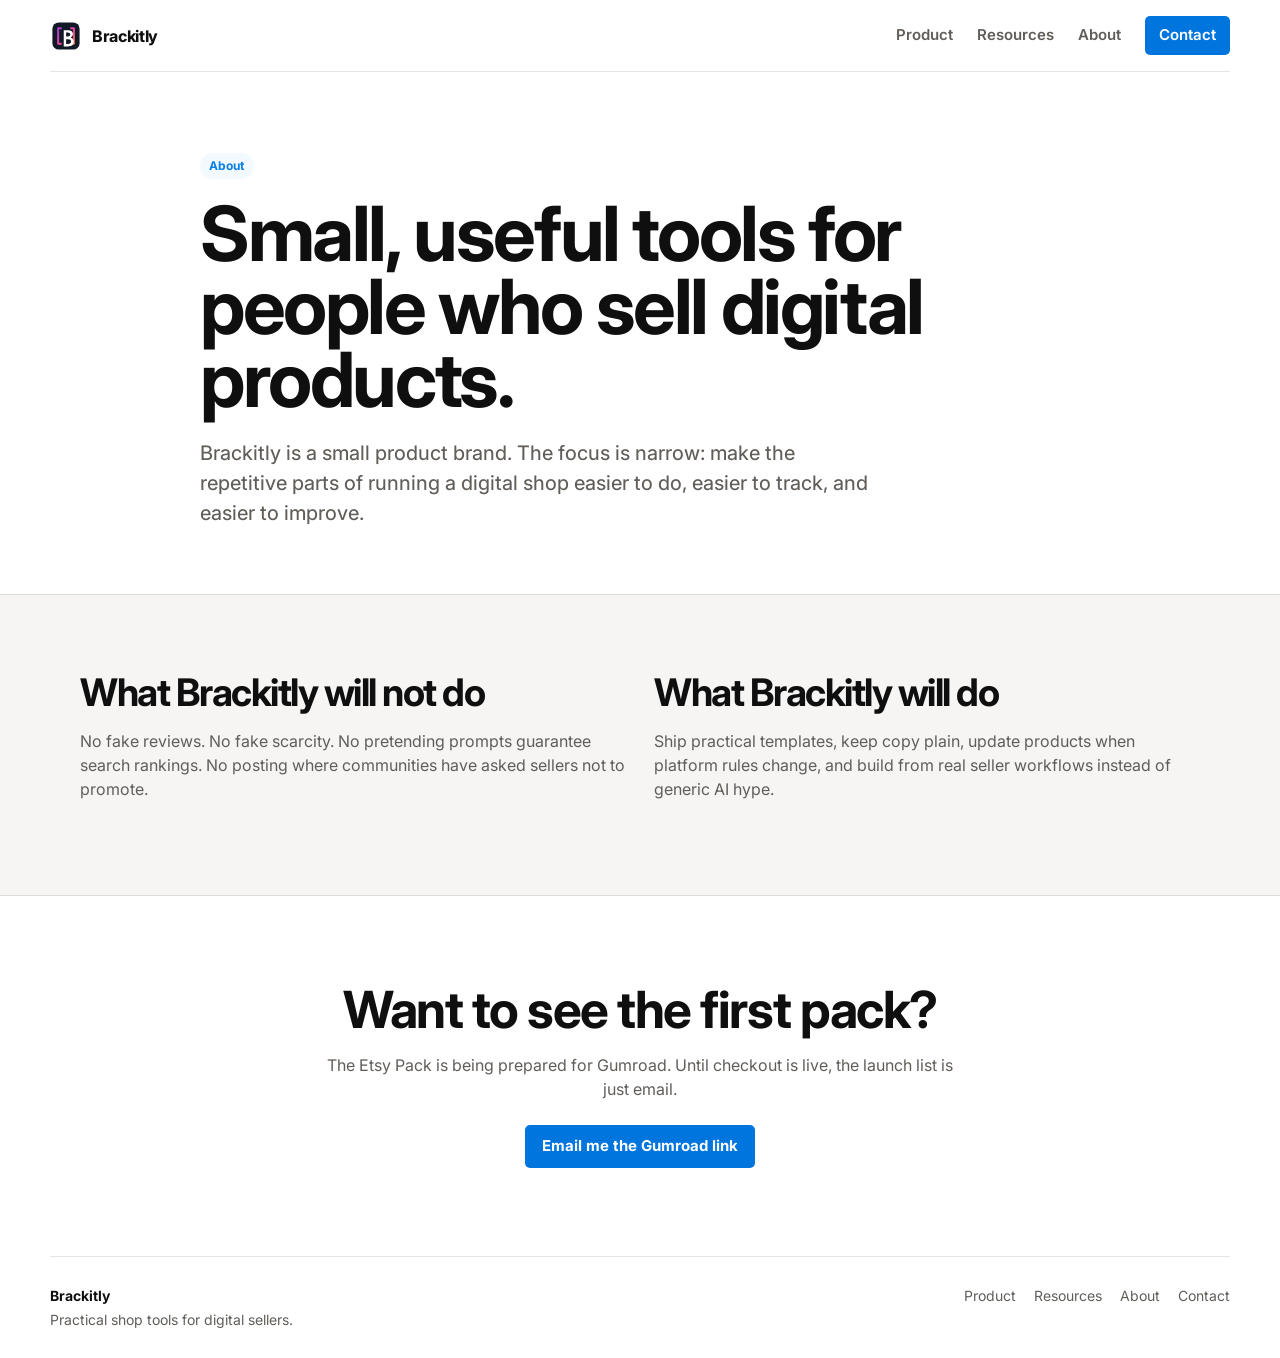
==== about.html @ 1b88e1b6 "Clarify launch price and checkout notice CTA" ====
<!doctype html>
<html lang="en">
<head><meta charset="utf-8"><meta name="viewport" content="width=device-width, initial-scale=1"><title>About — Brackitly</title><meta name="description" content="About Brackitly, a small brand making practical shop tools for digital sellers."><link rel="preconnect" href="https://fonts.googleapis.com"><link rel="preconnect" href="https://fonts.gstatic.com" crossorigin><link href="https://fonts.googleapis.com/css2?family=Inter:wght@400;500;600;700;800&display=swap" rel="stylesheet"><link rel="icon" href="assets/brackitly-logo.svg"><link rel="stylesheet" href="styles.css"></head>
<body><header class="site-header"><a class="brand" href="index.html"><img src="assets/brackitly-logo.svg" alt=""><span>Brackitly</span></a><nav><a href="product.html">Product</a><a href="resources.html">Resources</a><a href="about.html">About</a><a class="nav-cta" href="mailto:kaz.keller20+brackitly@gmail.com?subject=Brackitly">Contact</a></nav></header>
<main><section class="container page-hero narrow"><p class="badge">About</p><h1>Small, useful tools for people who sell digital products.</h1><p class="lead">Brackitly is a small product brand. The focus is narrow: make the repetitive parts of running a digital shop easier to do, easier to track, and easier to improve.</p></section>
<section class="surface"><div class="container values-grid"><div><h2>What Brackitly will not do</h2><p>No fake reviews. No fake scarcity. No pretending prompts guarantee search rankings. No posting where communities have asked sellers not to promote.</p></div><div><h2>What Brackitly will do</h2><p>Ship practical templates, keep copy plain, update products when platform rules change, and build from real seller workflows instead of generic AI hype.</p></div></div></section>
<section class="container final-cta"><h2>Want to see the first pack?</h2><p>The Etsy Pack is being prepared for Gumroad. Until checkout is live, the launch list is just email.</p><a class="button primary" href="mailto:kaz.keller20+brackitly@gmail.com?subject=Notify%20me%20when%20Brackitly%20launches&body=Please%20send%20me%20the%20Gumroad%20checkout%20link%20when%20the%20Brackitly%20Etsy%20Pack%20is%20live.">Email me the Gumroad link</a></section></main>
<footer class="site-footer"><div><strong>Brackitly</strong><span>Practical shop tools for digital sellers.</span></div><div class="footer-links"><a href="product.html">Product</a><a href="resources.html">Resources</a><a href="about.html">About</a><a href="mailto:kaz.keller20+brackitly@gmail.com">Contact</a></div></footer></body></html>
---- styles.css ----
:root{--text:rgba(0,0,0,.94);--muted:#615d59;--quiet:#8a8580;--line:rgba(0,0,0,.1);--paper:#fff;--warm:#f6f5f4;--blue:#0075de;--blue-dark:#005bab;--ink:#31302e;--shadow:rgba(0,0,0,.04) 0 4px 18px,rgba(0,0,0,.027) 0 2px 8px,rgba(0,0,0,.02) 0 1px 3px}*{box-sizing:border-box}html{scroll-behavior:smooth}body{margin:0;background:var(--paper);color:var(--text);font-family:Inter,system-ui,-apple-system,"Segoe UI",Roboto,sans-serif;line-height:1.5}a{color:inherit}.container{width:min(1120px,calc(100% - 40px));margin:0 auto}.site-header{height:72px;display:flex;align-items:center;justify-content:space-between;width:min(1180px,calc(100% - 40px));margin:0 auto;border-bottom:1px solid var(--line);background:#fff}.brand{display:flex;gap:10px;align-items:center;text-decoration:none;font-weight:750;letter-spacing:-.02em}.brand img{width:32px;height:32px}nav{display:flex;gap:24px;align-items:center}nav a{text-decoration:none;color:var(--muted);font-size:15px;font-weight:600}.nav-cta{background:var(--blue);color:#fff!important;padding:8px 14px;border-radius:5px}.nav-cta:hover,.button.primary:hover{background:var(--blue-dark)}.hero{display:grid;grid-template-columns:1.08fr .72fr;gap:60px;align-items:center;padding:92px 0 84px}.hero-text{max-width:720px}.badge,.eyebrow{display:inline-flex;align-items:center;background:#f2f9ff;color:#097fe8;border-radius:999px;padding:4px 9px;font-size:12px;font-weight:700;letter-spacing:.01em;margin:0 0 18px}.eyebrow{background:transparent;padding:0;border-radius:0;text-transform:uppercase;color:var(--quiet);letter-spacing:.08em}h1,h2,h3,p{margin-top:0}h1{font-size:clamp(48px,7vw,76px);line-height:.96;letter-spacing:-2.4px;margin-bottom:22px}h2{font-size:clamp(32px,4vw,52px);line-height:1;letter-spacing:-1.5px;margin-bottom:18px}h3{font-size:22px;line-height:1.2;letter-spacing:-.25px;margin-bottom:8px}.lead{font-size:20px;color:var(--muted);font-weight:450;max-width:680px}.caption{font-size:14px;color:var(--quiet)}.button-row{display:flex;gap:12px;flex-wrap:wrap;margin:30px 0 18px}.button{display:inline-flex;text-decoration:none;align-items:center;justify-content:center;min-height:42px;padding:9px 16px;border-radius:5px;font-size:15px;font-weight:700;border:1px solid transparent}.button.primary{background:var(--blue);color:#fff}.button.secondary{background:rgba(0,0,0,.05);color:var(--text);border-color:rgba(0,0,0,.04)}.product-card,.panel,.buy-box,.plain-card,.article-card{background:#fff;border:1px solid var(--line);border-radius:14px;box-shadow:var(--shadow)}.product-card{padding:24px;align-self:stretch;display:flex;flex-direction:column;justify-content:space-between}.card-label{font-size:13px;font-weight:700;color:var(--quiet);margin-bottom:40px}.product-card h2{font-size:34px;letter-spacing:-1px}.product-card p{color:var(--muted)}.mini-table{margin-top:26px;border:1px solid var(--line);border-radius:10px;overflow:hidden}.mini-table div{display:flex;justify-content:space-between;gap:18px;padding:12px 14px;border-bottom:1px solid var(--line);font-size:14px}.mini-table div:last-child{border-bottom:0}.mini-table span{color:var(--quiet)}.surface{background:var(--warm);padding:78px 0;border-top:1px solid var(--line);border-bottom:1px solid var(--line)}.section-heading{max-width:850px;margin-bottom:28px}.three-grid{display:grid;grid-template-columns:repeat(3,1fr);gap:18px}.plain-card{padding:24px;box-shadow:none}.plain-card p,.feature-list p,.article-card p,.values-grid p{color:var(--muted)}.split-section{display:grid;grid-template-columns:.8fr 1fr;gap:56px;align-items:start;padding:86px 0}.split-section>div:first-child p:not(.eyebrow){font-size:18px;color:var(--muted)}.checklist{border:1px solid var(--line);border-radius:14px;background:#fff;box-shadow:var(--shadow)}.checklist div{padding:18px 20px;border-bottom:1px solid var(--line);display:grid;gap:3px}.checklist div:last-child{border-bottom:0}.checklist strong{font-size:17px}.checklist span{color:var(--muted)}.quote-band{background:#31302e;color:#fff;padding:72px 0}.quote-layout{display:grid;grid-template-columns:1fr 300px;gap:48px;align-items:center}.quote-layout blockquote{font-size:clamp(28px,4vw,48px);line-height:1.05;letter-spacing:-1.4px;margin:0;font-weight:750}.quote-layout p{color:rgba(255,255,255,.72)}.quote-layout .eyebrow{color:rgba(255,255,255,.55)}.final-cta{text-align:center;padding:88px 0}.final-cta p{color:var(--muted);max-width:640px;margin:0 auto 24px}.site-footer{width:min(1180px,calc(100% - 40px));margin:0 auto;padding:28px 0;border-top:1px solid var(--line);display:flex;justify-content:space-between;gap:24px;color:var(--muted);font-size:14px}.site-footer strong{display:block;color:var(--text);margin-bottom:3px}.footer-links{display:flex;gap:18px;flex-wrap:wrap}.footer-links a{text-decoration:none}.page-hero{padding:80px 0 46px}.narrow{max-width:880px}.product-layout{display:grid;grid-template-columns:1fr 330px;gap:24px;align-items:start;padding-bottom:78px}.panel{padding:30px}.feature-list{display:grid;grid-template-columns:1fr 1fr;gap:22px;margin-top:26px}.buy-box{padding:24px;position:sticky;top:24px}.price{font-size:58px;line-height:1;font-weight:800;letter-spacing:-2px;margin-bottom:10px}.muted-button{opacity:.58;pointer-events:none}.sample-box{max-width:900px}.codeish{font-family:ui-monospace,SFMono-Regular,Menlo,Monaco,Consolas,monospace;background:#fff;border:1px solid var(--line);border-radius:12px;padding:18px;color:#41403d}.article-grid{display:grid;grid-template-columns:repeat(3,1fr);gap:18px;padding-bottom:88px}.article-card{padding:24px;box-shadow:none}.article-card span{font-size:12px;text-transform:uppercase;letter-spacing:.08em;color:var(--quiet);font-weight:700}.article-card h2{font-size:28px;letter-spacing:-.8px;margin-top:12px}.values-grid{display:grid;grid-template-columns:1fr 1fr;gap:28px}.values-grid h2{font-size:38px}@media (max-width:860px){.site-header{height:auto;padding:16px 0;align-items:flex-start}.site-header,nav{flex-direction:column;gap:14px}.hero,.split-section,.quote-layout,.product-layout,.values-grid{grid-template-columns:1fr}.three-grid,.article-grid,.feature-list{grid-template-columns:1fr}.hero{padding-top:54px}.buy-box{position:static}h1{letter-spacing:-1.4px}.site-footer{flex-direction:column}.nav-cta{display:inline-flex}}
.cta-note{margin-top:12px!important;margin-bottom:0!important}
.final-cta strong{color:var(--text)}
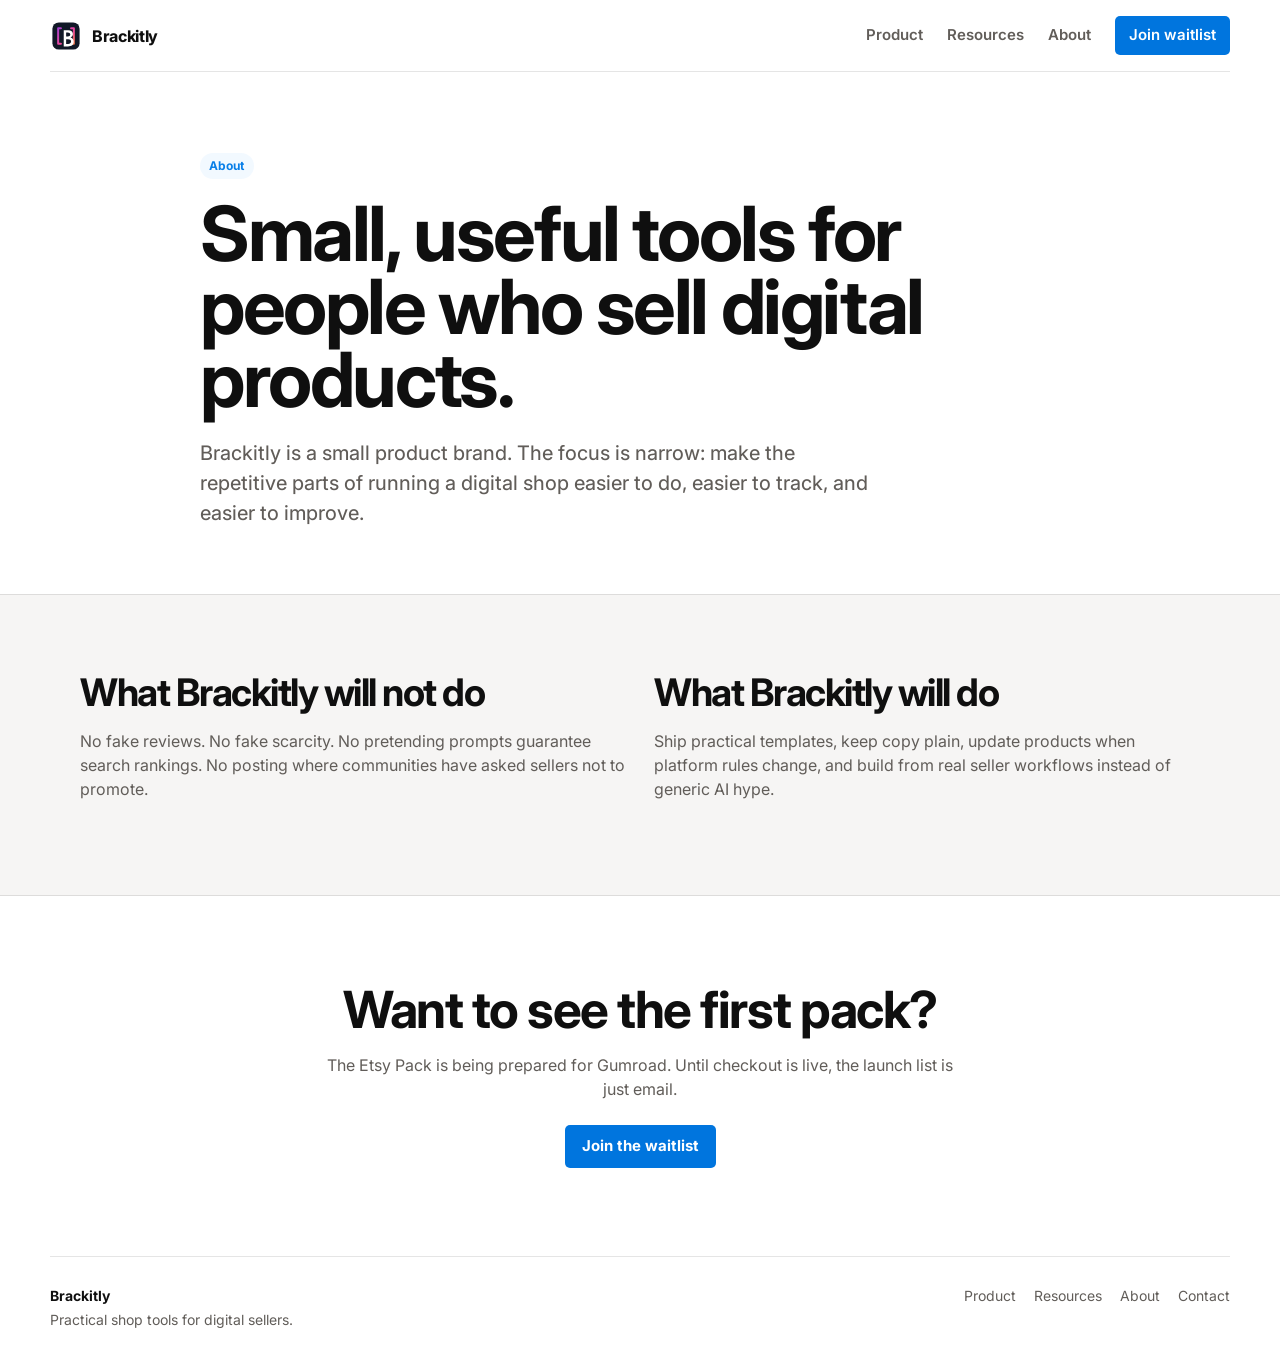
==== commit c4e5ff61: "Add waitlist contact form" ====
--- a/about.html
+++ b/about.html
@@ -1,8 +1,8 @@
 <!doctype html>
 <html lang="en">
 <head><meta charset="utf-8"><meta name="viewport" content="width=device-width, initial-scale=1"><title>About — Brackitly</title><meta name="description" content="About Brackitly, a small brand making practical shop tools for digital sellers."><link rel="preconnect" href="https://fonts.googleapis.com"><link rel="preconnect" href="https://fonts.gstatic.com" crossorigin><link href="https://fonts.googleapis.com/css2?family=Inter:wght@400;500;600;700;800&display=swap" rel="stylesheet"><link rel="icon" href="assets/brackitly-logo.svg"><link rel="stylesheet" href="styles.css"></head>
-<body><header class="site-header"><a class="brand" href="index.html"><img src="assets/brackitly-logo.svg" alt=""><span>Brackitly</span></a><nav><a href="product.html">Product</a><a href="resources.html">Resources</a><a href="about.html">About</a><a class="nav-cta" href="mailto:kaz.keller20+brackitly@gmail.com?subject=Brackitly">Contact</a></nav></header>
+<body><header class="site-header"><a class="brand" href="index.html"><img src="assets/brackitly-logo.svg" alt=""><span>Brackitly</span></a><nav><a href="product.html">Product</a><a href="resources.html">Resources</a><a href="about.html">About</a><a class="nav-cta" href="waitlist.html">Join waitlist</a></nav></header>
 <main><section class="container page-hero narrow"><p class="badge">About</p><h1>Small, useful tools for people who sell digital products.</h1><p class="lead">Brackitly is a small product brand. The focus is narrow: make the repetitive parts of running a digital shop easier to do, easier to track, and easier to improve.</p></section>
 <section class="surface"><div class="container values-grid"><div><h2>What Brackitly will not do</h2><p>No fake reviews. No fake scarcity. No pretending prompts guarantee search rankings. No posting where communities have asked sellers not to promote.</p></div><div><h2>What Brackitly will do</h2><p>Ship practical templates, keep copy plain, update products when platform rules change, and build from real seller workflows instead of generic AI hype.</p></div></div></section>
-<section class="container final-cta"><h2>Want to see the first pack?</h2><p>The Etsy Pack is being prepared for Gumroad. Until checkout is live, the launch list is just email.</p><a class="button primary" href="mailto:kaz.keller20+brackitly@gmail.com?subject=Notify%20me%20when%20Brackitly%20launches&body=Please%20send%20me%20the%20Gumroad%20checkout%20link%20when%20the%20Brackitly%20Etsy%20Pack%20is%20live.">Email me the Gumroad link</a></section></main>
+<section class="container final-cta"><h2>Want to see the first pack?</h2><p>The Etsy Pack is being prepared for Gumroad. Until checkout is live, the launch list is just email.</p><a class="button primary" href="waitlist.html">Join the waitlist</a></section></main>
 <footer class="site-footer"><div><strong>Brackitly</strong><span>Practical shop tools for digital sellers.</span></div><div class="footer-links"><a href="product.html">Product</a><a href="resources.html">Resources</a><a href="about.html">About</a><a href="mailto:kaz.keller20+brackitly@gmail.com">Contact</a></div></footer></body></html>
--- a/styles.css
+++ b/styles.css
@@ -1,3 +1,4 @@
 :root{--text:rgba(0,0,0,.94);--muted:#615d59;--quiet:#8a8580;--line:rgba(0,0,0,.1);--paper:#fff;--warm:#f6f5f4;--blue:#0075de;--blue-dark:#005bab;--ink:#31302e;--shadow:rgba(0,0,0,.04) 0 4px 18px,rgba(0,0,0,.027) 0 2px 8px,rgba(0,0,0,.02) 0 1px 3px}*{box-sizing:border-box}html{scroll-behavior:smooth}body{margin:0;background:var(--paper);color:var(--text);font-family:Inter,system-ui,-apple-system,"Segoe UI",Roboto,sans-serif;line-height:1.5}a{color:inherit}.container{width:min(1120px,calc(100% - 40px));margin:0 auto}.site-header{height:72px;display:flex;align-items:center;justify-content:space-between;width:min(1180px,calc(100% - 40px));margin:0 auto;border-bottom:1px solid var(--line);background:#fff}.brand{display:flex;gap:10px;align-items:center;text-decoration:none;font-weight:750;letter-spacing:-.02em}.brand img{width:32px;height:32px}nav{display:flex;gap:24px;align-items:center}nav a{text-decoration:none;color:var(--muted);font-size:15px;font-weight:600}.nav-cta{background:var(--blue);color:#fff!important;padding:8px 14px;border-radius:5px}.nav-cta:hover,.button.primary:hover{background:var(--blue-dark)}.hero{display:grid;grid-template-columns:1.08fr .72fr;gap:60px;align-items:center;padding:92px 0 84px}.hero-text{max-width:720px}.badge,.eyebrow{display:inline-flex;align-items:center;background:#f2f9ff;color:#097fe8;border-radius:999px;padding:4px 9px;font-size:12px;font-weight:700;letter-spacing:.01em;margin:0 0 18px}.eyebrow{background:transparent;padding:0;border-radius:0;text-transform:uppercase;color:var(--quiet);letter-spacing:.08em}h1,h2,h3,p{margin-top:0}h1{font-size:clamp(48px,7vw,76px);line-height:.96;letter-spacing:-2.4px;margin-bottom:22px}h2{font-size:clamp(32px,4vw,52px);line-height:1;letter-spacing:-1.5px;margin-bottom:18px}h3{font-size:22px;line-height:1.2;letter-spacing:-.25px;margin-bottom:8px}.lead{font-size:20px;color:var(--muted);font-weight:450;max-width:680px}.caption{font-size:14px;color:var(--quiet)}.button-row{display:flex;gap:12px;flex-wrap:wrap;margin:30px 0 18px}.button{display:inline-flex;text-decoration:none;align-items:center;justify-content:center;min-height:42px;padding:9px 16px;border-radius:5px;font-size:15px;font-weight:700;border:1px solid transparent}.button.primary{background:var(--blue);color:#fff}.button.secondary{background:rgba(0,0,0,.05);color:var(--text);border-color:rgba(0,0,0,.04)}.product-card,.panel,.buy-box,.plain-card,.article-card{background:#fff;border:1px solid var(--line);border-radius:14px;box-shadow:var(--shadow)}.product-card{padding:24px;align-self:stretch;display:flex;flex-direction:column;justify-content:space-between}.card-label{font-size:13px;font-weight:700;color:var(--quiet);margin-bottom:40px}.product-card h2{font-size:34px;letter-spacing:-1px}.product-card p{color:var(--muted)}.mini-table{margin-top:26px;border:1px solid var(--line);border-radius:10px;overflow:hidden}.mini-table div{display:flex;justify-content:space-between;gap:18px;padding:12px 14px;border-bottom:1px solid var(--line);font-size:14px}.mini-table div:last-child{border-bottom:0}.mini-table span{color:var(--quiet)}.surface{background:var(--warm);padding:78px 0;border-top:1px solid var(--line);border-bottom:1px solid var(--line)}.section-heading{max-width:850px;margin-bottom:28px}.three-grid{display:grid;grid-template-columns:repeat(3,1fr);gap:18px}.plain-card{padding:24px;box-shadow:none}.plain-card p,.feature-list p,.article-card p,.values-grid p{color:var(--muted)}.split-section{display:grid;grid-template-columns:.8fr 1fr;gap:56px;align-items:start;padding:86px 0}.split-section>div:first-child p:not(.eyebrow){font-size:18px;color:var(--muted)}.checklist{border:1px solid var(--line);border-radius:14px;background:#fff;box-shadow:var(--shadow)}.checklist div{padding:18px 20px;border-bottom:1px solid var(--line);display:grid;gap:3px}.checklist div:last-child{border-bottom:0}.checklist strong{font-size:17px}.checklist span{color:var(--muted)}.quote-band{background:#31302e;color:#fff;padding:72px 0}.quote-layout{display:grid;grid-template-columns:1fr 300px;gap:48px;align-items:center}.quote-layout blockquote{font-size:clamp(28px,4vw,48px);line-height:1.05;letter-spacing:-1.4px;margin:0;font-weight:750}.quote-layout p{color:rgba(255,255,255,.72)}.quote-layout .eyebrow{color:rgba(255,255,255,.55)}.final-cta{text-align:center;padding:88px 0}.final-cta p{color:var(--muted);max-width:640px;margin:0 auto 24px}.site-footer{width:min(1180px,calc(100% - 40px));margin:0 auto;padding:28px 0;border-top:1px solid var(--line);display:flex;justify-content:space-between;gap:24px;color:var(--muted);font-size:14px}.site-footer strong{display:block;color:var(--text);margin-bottom:3px}.footer-links{display:flex;gap:18px;flex-wrap:wrap}.footer-links a{text-decoration:none}.page-hero{padding:80px 0 46px}.narrow{max-width:880px}.product-layout{display:grid;grid-template-columns:1fr 330px;gap:24px;align-items:start;padding-bottom:78px}.panel{padding:30px}.feature-list{display:grid;grid-template-columns:1fr 1fr;gap:22px;margin-top:26px}.buy-box{padding:24px;position:sticky;top:24px}.price{font-size:58px;line-height:1;font-weight:800;letter-spacing:-2px;margin-bottom:10px}.muted-button{opacity:.58;pointer-events:none}.sample-box{max-width:900px}.codeish{font-family:ui-monospace,SFMono-Regular,Menlo,Monaco,Consolas,monospace;background:#fff;border:1px solid var(--line);border-radius:12px;padding:18px;color:#41403d}.article-grid{display:grid;grid-template-columns:repeat(3,1fr);gap:18px;padding-bottom:88px}.article-card{padding:24px;box-shadow:none}.article-card span{font-size:12px;text-transform:uppercase;letter-spacing:.08em;color:var(--quiet);font-weight:700}.article-card h2{font-size:28px;letter-spacing:-.8px;margin-top:12px}.values-grid{display:grid;grid-template-columns:1fr 1fr;gap:28px}.values-grid h2{font-size:38px}@media (max-width:860px){.site-header{height:auto;padding:16px 0;align-items:flex-start}.site-header,nav{flex-direction:column;gap:14px}.hero,.split-section,.quote-layout,.product-layout,.values-grid{grid-template-columns:1fr}.three-grid,.article-grid,.feature-list{grid-template-columns:1fr}.hero{padding-top:54px}.buy-box{position:static}h1{letter-spacing:-1.4px}.site-footer{flex-direction:column}.nav-cta{display:inline-flex}}
 .cta-note{margin-top:12px!important;margin-bottom:0!important}
 .final-cta strong{color:var(--text)}
+.form-layout{display:grid;grid-template-columns:minmax(0,1fr) 360px;gap:24px;align-items:start;padding-bottom:88px}.form-card{background:#fff;border:1px solid var(--line);border-radius:14px;box-shadow:var(--shadow);padding:28px;display:grid;gap:12px}.form-card label{font-size:14px;font-weight:700;color:var(--text)}.form-card label span{font-weight:500;color:var(--quiet)}.form-card input,.form-card select,.form-card textarea{width:100%;border:1px solid #ddd;border-radius:6px;padding:11px 12px;font:inherit;color:var(--text);background:#fff}.form-card input:focus,.form-card select:focus,.form-card textarea:focus{outline:2px solid #097fe8;outline-offset:1px}.form-card button{margin-top:6px;cursor:pointer}.form-side{padding:24px}.form-side h2{font-size:34px}.form-side ul{padding-left:20px;color:var(--muted)}.success-page{min-height:55vh}@media (max-width:860px){.form-layout{grid-template-columns:1fr}}
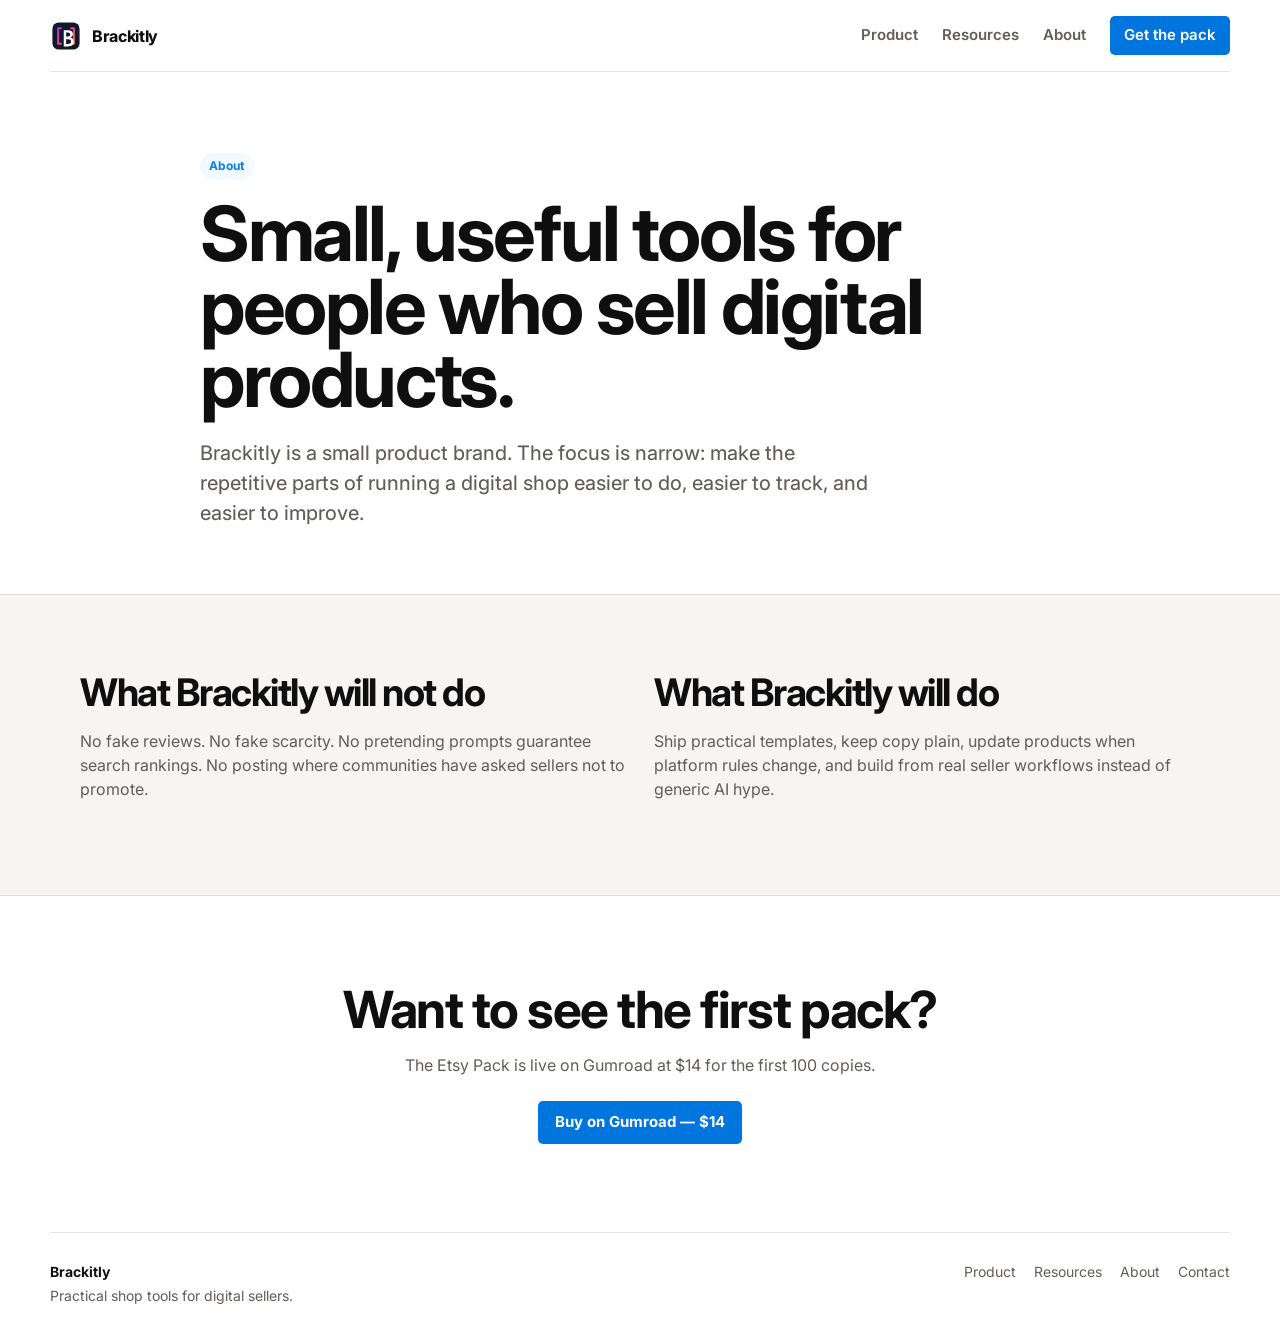
==== commit b13e978f: "Wire all CTAs to live Gumroad checkout Etsy Pack is live at brackitly.gumroad.com/l/etsy-pack ( for " ====
--- a/about.html
+++ b/about.html
@@ -1,8 +1,8 @@
 <!doctype html>
 <html lang="en">
 <head><meta charset="utf-8"><meta name="viewport" content="width=device-width, initial-scale=1"><title>About — Brackitly</title><meta name="description" content="About Brackitly, a small brand making practical shop tools for digital sellers."><link rel="preconnect" href="https://fonts.googleapis.com"><link rel="preconnect" href="https://fonts.gstatic.com" crossorigin><link href="https://fonts.googleapis.com/css2?family=Inter:wght@400;500;600;700;800&display=swap" rel="stylesheet"><link rel="icon" href="assets/brackitly-logo.svg"><link rel="stylesheet" href="styles.css"></head>
-<body><header class="site-header"><a class="brand" href="index.html"><img src="assets/brackitly-logo.svg" alt=""><span>Brackitly</span></a><nav><a href="product.html">Product</a><a href="resources.html">Resources</a><a href="about.html">About</a><a class="nav-cta" href="waitlist.html">Join waitlist</a></nav></header>
+<body><header class="site-header"><a class="brand" href="index.html"><img src="assets/brackitly-logo.svg" alt=""><span>Brackitly</span></a><nav><a href="product.html">Product</a><a href="resources.html">Resources</a><a href="about.html">About</a><a class="nav-cta" href="https://brackitly.gumroad.com/l/etsy-pack">Get the pack</a></nav></header>
 <main><section class="container page-hero narrow"><p class="badge">About</p><h1>Small, useful tools for people who sell digital products.</h1><p class="lead">Brackitly is a small product brand. The focus is narrow: make the repetitive parts of running a digital shop easier to do, easier to track, and easier to improve.</p></section>
 <section class="surface"><div class="container values-grid"><div><h2>What Brackitly will not do</h2><p>No fake reviews. No fake scarcity. No pretending prompts guarantee search rankings. No posting where communities have asked sellers not to promote.</p></div><div><h2>What Brackitly will do</h2><p>Ship practical templates, keep copy plain, update products when platform rules change, and build from real seller workflows instead of generic AI hype.</p></div></div></section>
-<section class="container final-cta"><h2>Want to see the first pack?</h2><p>The Etsy Pack is being prepared for Gumroad. Until checkout is live, the launch list is just email.</p><a class="button primary" href="waitlist.html">Join the waitlist</a></section></main>
+<section class="container final-cta"><h2>Want to see the first pack?</h2><p>The Etsy Pack is live on Gumroad at $14 for the first 100 copies.</p><a class="button primary" href="https://brackitly.gumroad.com/l/etsy-pack">Buy on Gumroad — $14</a></section></main>
 <footer class="site-footer"><div><strong>Brackitly</strong><span>Practical shop tools for digital sellers.</span></div><div class="footer-links"><a href="product.html">Product</a><a href="resources.html">Resources</a><a href="about.html">About</a><a href="mailto:kaz.keller20+brackitly@gmail.com">Contact</a></div></footer></body></html>
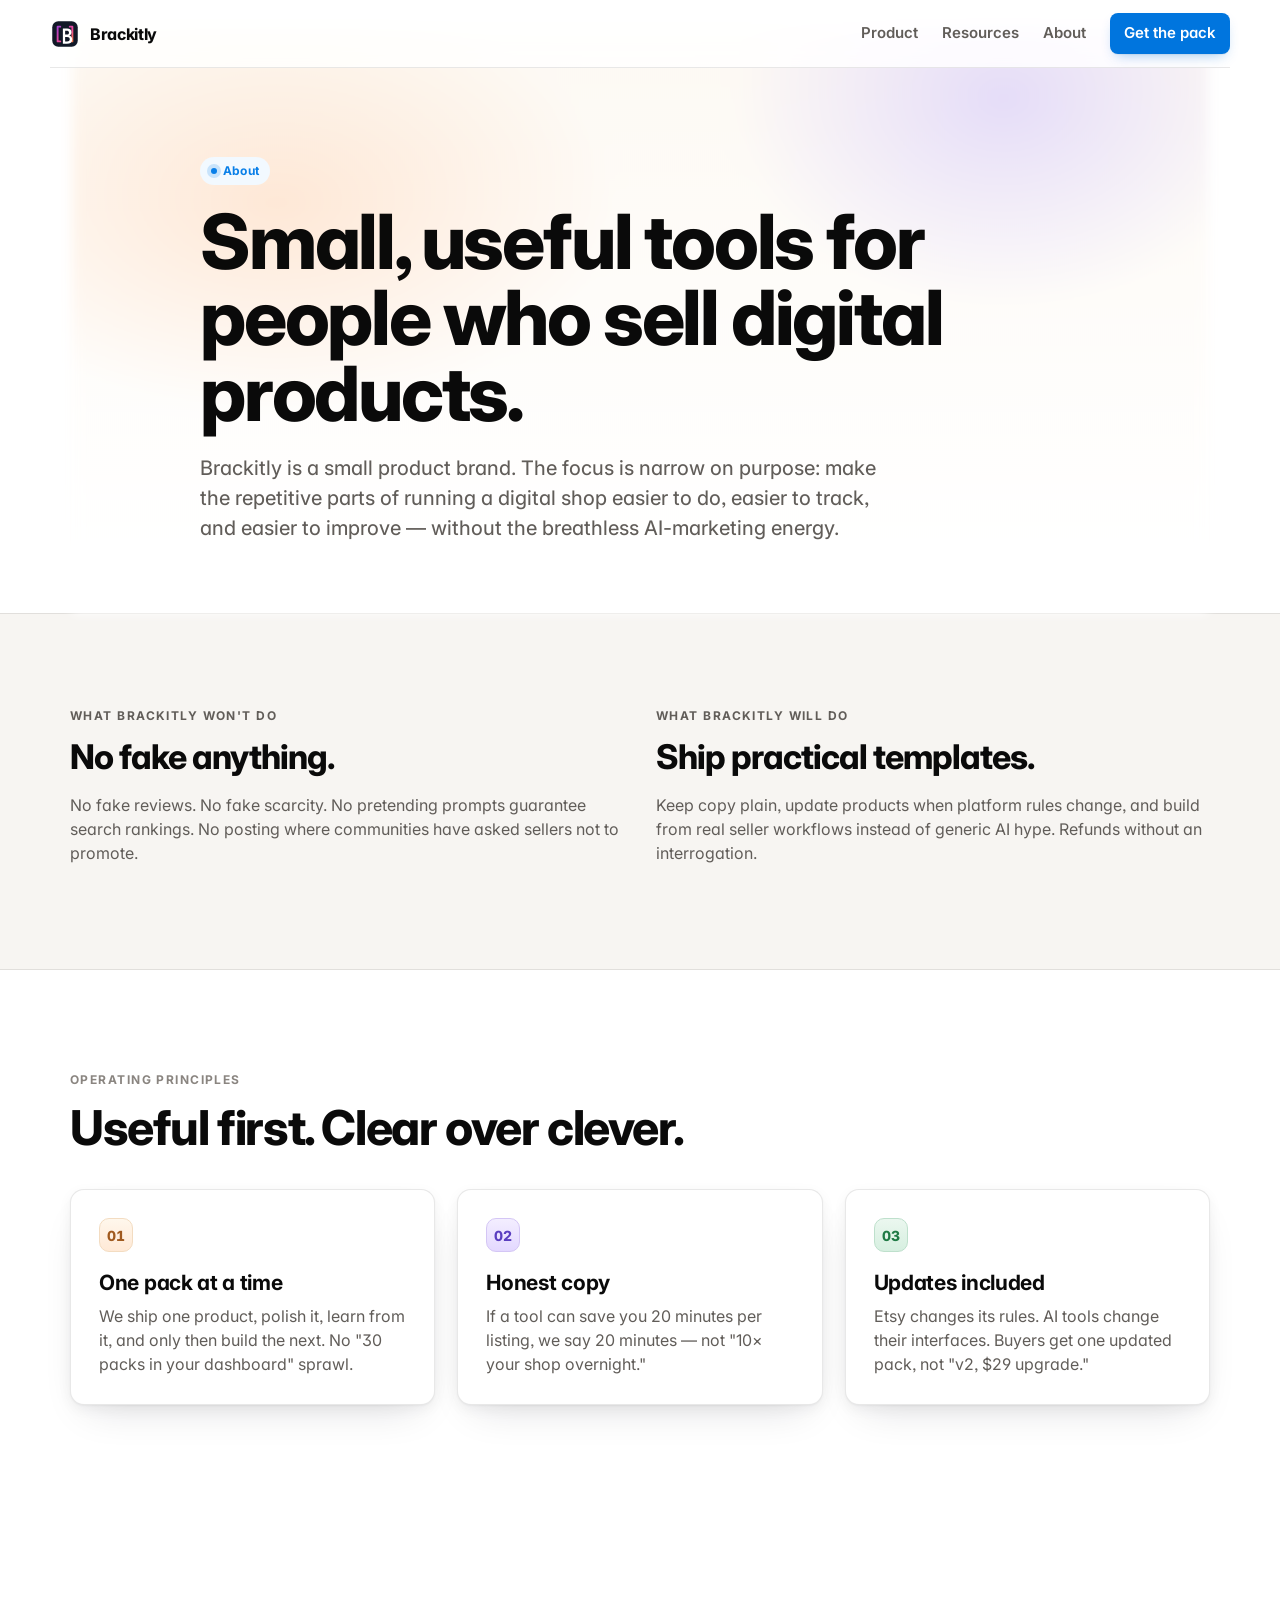
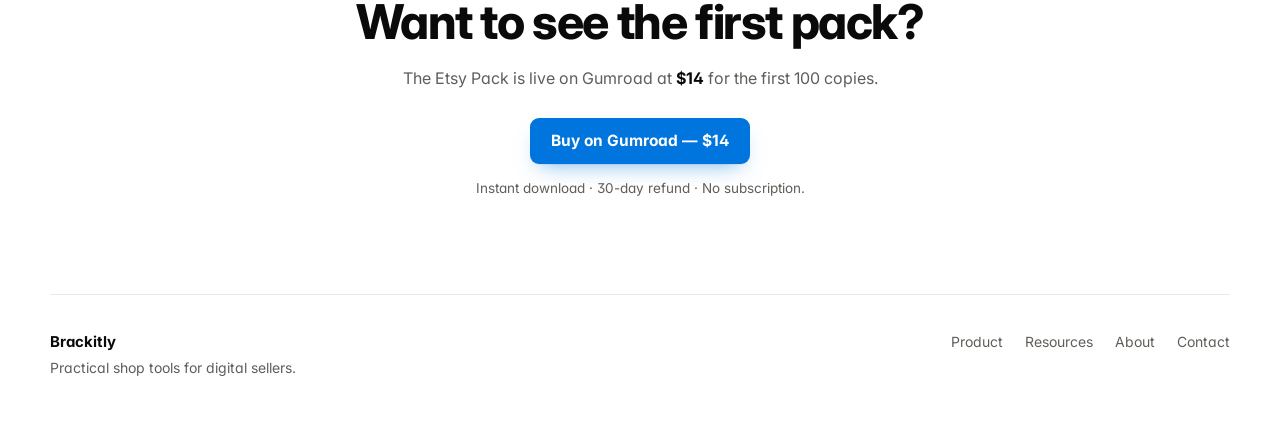
==== commit 391978b2: "Overhaul landing design with stats strip, how-it-works, sample prompt, and FAQ Push the visual langu" ====
--- a/about.html
+++ b/about.html
@@ -1,8 +1,89 @@
 <!doctype html>
 <html lang="en">
-<head><meta charset="utf-8"><meta name="viewport" content="width=device-width, initial-scale=1"><title>About — Brackitly</title><meta name="description" content="About Brackitly, a small brand making practical shop tools for digital sellers."><link rel="preconnect" href="https://fonts.googleapis.com"><link rel="preconnect" href="https://fonts.gstatic.com" crossorigin><link href="https://fonts.googleapis.com/css2?family=Inter:wght@400;500;600;700;800&display=swap" rel="stylesheet"><link rel="icon" href="assets/brackitly-logo.svg"><link rel="stylesheet" href="styles.css"></head>
-<body><header class="site-header"><a class="brand" href="index.html"><img src="assets/brackitly-logo.svg" alt=""><span>Brackitly</span></a><nav><a href="product.html">Product</a><a href="resources.html">Resources</a><a href="about.html">About</a><a class="nav-cta" href="https://brackitly.gumroad.com/l/etsy-pack">Get the pack</a></nav></header>
-<main><section class="container page-hero narrow"><p class="badge">About</p><h1>Small, useful tools for people who sell digital products.</h1><p class="lead">Brackitly is a small product brand. The focus is narrow: make the repetitive parts of running a digital shop easier to do, easier to track, and easier to improve.</p></section>
-<section class="surface"><div class="container values-grid"><div><h2>What Brackitly will not do</h2><p>No fake reviews. No fake scarcity. No pretending prompts guarantee search rankings. No posting where communities have asked sellers not to promote.</p></div><div><h2>What Brackitly will do</h2><p>Ship practical templates, keep copy plain, update products when platform rules change, and build from real seller workflows instead of generic AI hype.</p></div></div></section>
-<section class="container final-cta"><h2>Want to see the first pack?</h2><p>The Etsy Pack is live on Gumroad at $14 for the first 100 copies.</p><a class="button primary" href="https://brackitly.gumroad.com/l/etsy-pack">Buy on Gumroad — $14</a></section></main>
-<footer class="site-footer"><div><strong>Brackitly</strong><span>Practical shop tools for digital sellers.</span></div><div class="footer-links"><a href="product.html">Product</a><a href="resources.html">Resources</a><a href="about.html">About</a><a href="mailto:kaz.keller20+brackitly@gmail.com">Contact</a></div></footer></body></html>
+<head>
+  <meta charset="utf-8" />
+  <meta name="viewport" content="width=device-width, initial-scale=1" />
+  <title>About — Brackitly</title>
+  <meta name="description" content="Brackitly is a small product brand making practical workflow tools for people who sell digital products." />
+  <link rel="preconnect" href="https://fonts.googleapis.com">
+  <link rel="preconnect" href="https://fonts.gstatic.com" crossorigin>
+  <link href="https://fonts.googleapis.com/css2?family=Inter:wght@400;450;500;600;700;750;780;800&display=swap" rel="stylesheet">
+  <link rel="icon" href="assets/brackitly-logo.svg" />
+  <link rel="stylesheet" href="styles.css" />
+</head>
+<body>
+  <header class="site-header">
+    <a class="brand" href="index.html"><img src="assets/brackitly-logo.svg" alt=""><span>Brackitly</span></a>
+    <nav>
+      <a href="product.html">Product</a>
+      <a href="resources.html">Resources</a>
+      <a href="about.html">About</a>
+      <a class="nav-cta" href="https://brackitly.gumroad.com/l/etsy-pack">Get the pack</a>
+    </nav>
+  </header>
+
+  <main>
+    <section class="container page-hero has-decor narrow">
+      <p class="badge">About</p>
+      <h1>Small, useful tools for people who sell digital products.</h1>
+      <p class="lead">Brackitly is a small product brand. The focus is narrow on purpose: make the repetitive parts of running a digital shop easier to do, easier to track, and easier to improve — without the breathless AI-marketing energy.</p>
+    </section>
+
+    <section class="surface">
+      <div class="container values-grid">
+        <div>
+          <p class="eyebrow">What Brackitly won't do</p>
+          <h2>No fake anything.</h2>
+          <p>No fake reviews. No fake scarcity. No pretending prompts guarantee search rankings. No posting where communities have asked sellers not to promote.</p>
+        </div>
+        <div>
+          <p class="eyebrow">What Brackitly will do</p>
+          <h2>Ship practical templates.</h2>
+          <p>Keep copy plain, update products when platform rules change, and build from real seller workflows instead of generic AI hype. Refunds without an interrogation.</p>
+        </div>
+      </div>
+    </section>
+
+    <section class="container how-section" aria-label="Principles">
+      <div class="section-heading">
+        <p class="eyebrow">Operating principles</p>
+        <h2>Useful first. Clear over clever.</h2>
+      </div>
+      <div class="how-grid">
+        <div class="how-card">
+          <span class="how-num">01</span>
+          <h3>One pack at a time</h3>
+          <p>We ship one product, polish it, learn from it, and only then build the next. No "30 packs in your dashboard" sprawl.</p>
+        </div>
+        <div class="how-card">
+          <span class="how-num">02</span>
+          <h3>Honest copy</h3>
+          <p>If a tool can save you 20 minutes per listing, we say 20 minutes — not "10× your shop overnight."</p>
+        </div>
+        <div class="how-card">
+          <span class="how-num">03</span>
+          <h3>Updates included</h3>
+          <p>Etsy changes its rules. AI tools change their interfaces. Buyers get one updated pack, not "v2, $29 upgrade."</p>
+        </div>
+      </div>
+    </section>
+
+    <section class="container final-cta">
+      <h2>Want to see the first pack?</h2>
+      <p>The Etsy Pack is live on Gumroad at <strong>$14</strong> for the first 100 copies.</p>
+      <a class="button primary" href="https://brackitly.gumroad.com/l/etsy-pack">Buy on Gumroad — $14</a>
+      <p class="caption cta-note">Instant download · 30-day refund · No subscription.</p>
+    </section>
+  </main>
+
+  <footer class="site-footer">
+    <div><strong>Brackitly</strong><span>Practical shop tools for digital sellers.</span></div>
+    <div class="footer-links">
+      <a href="product.html">Product</a>
+      <a href="resources.html">Resources</a>
+      <a href="about.html">About</a>
+      <a href="https://brackitly.gumroad.com/l/etsy-pack">Contact</a>
+    </div>
+  </footer>
+</body>
+</html>
--- a/styles.css
+++ b/styles.css
@@ -1,4 +1,358 @@
-:root{--text:rgba(0,0,0,.94);--muted:#615d59;--quiet:#8a8580;--line:rgba(0,0,0,.1);--paper:#fff;--warm:#f6f5f4;--blue:#0075de;--blue-dark:#005bab;--ink:#31302e;--shadow:rgba(0,0,0,.04) 0 4px 18px,rgba(0,0,0,.027) 0 2px 8px,rgba(0,0,0,.02) 0 1px 3px}*{box-sizing:border-box}html{scroll-behavior:smooth}body{margin:0;background:var(--paper);color:var(--text);font-family:Inter,system-ui,-apple-system,"Segoe UI",Roboto,sans-serif;line-height:1.5}a{color:inherit}.container{width:min(1120px,calc(100% - 40px));margin:0 auto}.site-header{height:72px;display:flex;align-items:center;justify-content:space-between;width:min(1180px,calc(100% - 40px));margin:0 auto;border-bottom:1px solid var(--line);background:#fff}.brand{display:flex;gap:10px;align-items:center;text-decoration:none;font-weight:750;letter-spacing:-.02em}.brand img{width:32px;height:32px}nav{display:flex;gap:24px;align-items:center}nav a{text-decoration:none;color:var(--muted);font-size:15px;font-weight:600}.nav-cta{background:var(--blue);color:#fff!important;padding:8px 14px;border-radius:5px}.nav-cta:hover,.button.primary:hover{background:var(--blue-dark)}.hero{display:grid;grid-template-columns:1.08fr .72fr;gap:60px;align-items:center;padding:92px 0 84px}.hero-text{max-width:720px}.badge,.eyebrow{display:inline-flex;align-items:center;background:#f2f9ff;color:#097fe8;border-radius:999px;padding:4px 9px;font-size:12px;font-weight:700;letter-spacing:.01em;margin:0 0 18px}.eyebrow{background:transparent;padding:0;border-radius:0;text-transform:uppercase;color:var(--quiet);letter-spacing:.08em}h1,h2,h3,p{margin-top:0}h1{font-size:clamp(48px,7vw,76px);line-height:.96;letter-spacing:-2.4px;margin-bottom:22px}h2{font-size:clamp(32px,4vw,52px);line-height:1;letter-spacing:-1.5px;margin-bottom:18px}h3{font-size:22px;line-height:1.2;letter-spacing:-.25px;margin-bottom:8px}.lead{font-size:20px;color:var(--muted);font-weight:450;max-width:680px}.caption{font-size:14px;color:var(--quiet)}.button-row{display:flex;gap:12px;flex-wrap:wrap;margin:30px 0 18px}.button{display:inline-flex;text-decoration:none;align-items:center;justify-content:center;min-height:42px;padding:9px 16px;border-radius:5px;font-size:15px;font-weight:700;border:1px solid transparent}.button.primary{background:var(--blue);color:#fff}.button.secondary{background:rgba(0,0,0,.05);color:var(--text);border-color:rgba(0,0,0,.04)}.product-card,.panel,.buy-box,.plain-card,.article-card{background:#fff;border:1px solid var(--line);border-radius:14px;box-shadow:var(--shadow)}.product-card{padding:24px;align-self:stretch;display:flex;flex-direction:column;justify-content:space-between}.card-label{font-size:13px;font-weight:700;color:var(--quiet);margin-bottom:40px}.product-card h2{font-size:34px;letter-spacing:-1px}.product-card p{color:var(--muted)}.mini-table{margin-top:26px;border:1px solid var(--line);border-radius:10px;overflow:hidden}.mini-table div{display:flex;justify-content:space-between;gap:18px;padding:12px 14px;border-bottom:1px solid var(--line);font-size:14px}.mini-table div:last-child{border-bottom:0}.mini-table span{color:var(--quiet)}.surface{background:var(--warm);padding:78px 0;border-top:1px solid var(--line);border-bottom:1px solid var(--line)}.section-heading{max-width:850px;margin-bottom:28px}.three-grid{display:grid;grid-template-columns:repeat(3,1fr);gap:18px}.plain-card{padding:24px;box-shadow:none}.plain-card p,.feature-list p,.article-card p,.values-grid p{color:var(--muted)}.split-section{display:grid;grid-template-columns:.8fr 1fr;gap:56px;align-items:start;padding:86px 0}.split-section>div:first-child p:not(.eyebrow){font-size:18px;color:var(--muted)}.checklist{border:1px solid var(--line);border-radius:14px;background:#fff;box-shadow:var(--shadow)}.checklist div{padding:18px 20px;border-bottom:1px solid var(--line);display:grid;gap:3px}.checklist div:last-child{border-bottom:0}.checklist strong{font-size:17px}.checklist span{color:var(--muted)}.quote-band{background:#31302e;color:#fff;padding:72px 0}.quote-layout{display:grid;grid-template-columns:1fr 300px;gap:48px;align-items:center}.quote-layout blockquote{font-size:clamp(28px,4vw,48px);line-height:1.05;letter-spacing:-1.4px;margin:0;font-weight:750}.quote-layout p{color:rgba(255,255,255,.72)}.quote-layout .eyebrow{color:rgba(255,255,255,.55)}.final-cta{text-align:center;padding:88px 0}.final-cta p{color:var(--muted);max-width:640px;margin:0 auto 24px}.site-footer{width:min(1180px,calc(100% - 40px));margin:0 auto;padding:28px 0;border-top:1px solid var(--line);display:flex;justify-content:space-between;gap:24px;color:var(--muted);font-size:14px}.site-footer strong{display:block;color:var(--text);margin-bottom:3px}.footer-links{display:flex;gap:18px;flex-wrap:wrap}.footer-links a{text-decoration:none}.page-hero{padding:80px 0 46px}.narrow{max-width:880px}.product-layout{display:grid;grid-template-columns:1fr 330px;gap:24px;align-items:start;padding-bottom:78px}.panel{padding:30px}.feature-list{display:grid;grid-template-columns:1fr 1fr;gap:22px;margin-top:26px}.buy-box{padding:24px;position:sticky;top:24px}.price{font-size:58px;line-height:1;font-weight:800;letter-spacing:-2px;margin-bottom:10px}.muted-button{opacity:.58;pointer-events:none}.sample-box{max-width:900px}.codeish{font-family:ui-monospace,SFMono-Regular,Menlo,Monaco,Consolas,monospace;background:#fff;border:1px solid var(--line);border-radius:12px;padding:18px;color:#41403d}.article-grid{display:grid;grid-template-columns:repeat(3,1fr);gap:18px;padding-bottom:88px}.article-card{padding:24px;box-shadow:none}.article-card span{font-size:12px;text-transform:uppercase;letter-spacing:.08em;color:var(--quiet);font-weight:700}.article-card h2{font-size:28px;letter-spacing:-.8px;margin-top:12px}.values-grid{display:grid;grid-template-columns:1fr 1fr;gap:28px}.values-grid h2{font-size:38px}@media (max-width:860px){.site-header{height:auto;padding:16px 0;align-items:flex-start}.site-header,nav{flex-direction:column;gap:14px}.hero,.split-section,.quote-layout,.product-layout,.values-grid{grid-template-columns:1fr}.three-grid,.article-grid,.feature-list{grid-template-columns:1fr}.hero{padding-top:54px}.buy-box{position:static}h1{letter-spacing:-1.4px}.site-footer{flex-direction:column}.nav-cta{display:inline-flex}}
-.cta-note{margin-top:12px!important;margin-bottom:0!important}
-.final-cta strong{color:var(--text)}
-.form-layout{display:grid;grid-template-columns:minmax(0,1fr) 360px;gap:24px;align-items:start;padding-bottom:88px}.form-card{background:#fff;border:1px solid var(--line);border-radius:14px;box-shadow:var(--shadow);padding:28px;display:grid;gap:12px}.form-card label{font-size:14px;font-weight:700;color:var(--text)}.form-card label span{font-weight:500;color:var(--quiet)}.form-card input,.form-card select,.form-card textarea{width:100%;border:1px solid #ddd;border-radius:6px;padding:11px 12px;font:inherit;color:var(--text);background:#fff}.form-card input:focus,.form-card select:focus,.form-card textarea:focus{outline:2px solid #097fe8;outline-offset:1px}.form-card button{margin-top:6px;cursor:pointer}.form-side{padding:24px}.form-side h2{font-size:34px}.form-side ul{padding-left:20px;color:var(--muted)}.success-page{min-height:55vh}@media (max-width:860px){.form-layout{grid-template-columns:1fr}}
+/* Brackitly — Notion-grade base + Stripe-style hero atmosphere + indie-creator polish */
+:root{
+  --text:rgba(0,0,0,.94);
+  --heading:rgba(0,0,0,.96);
+  --muted:#615d59;
+  --quiet:#8a8580;
+  --line:rgba(0,0,0,.09);
+  --line-strong:rgba(0,0,0,.14);
+  --paper:#fff;
+  --warm:#f7f5f2;
+  --warm-2:#fbf9f6;
+  --blue:#0075de;
+  --blue-dark:#005bab;
+  --blue-tint:#f2f9ff;
+  --ink:#1f1d1a;
+  --peach:#ffe9d6;
+  --lavender:#ece7ff;
+  --mint:#e7f6ec;
+  --shadow-card:0 1px 2px rgba(0,0,0,.04),0 4px 14px rgba(0,0,0,.05),0 18px 40px -18px rgba(20,20,40,.16);
+  --shadow-hero:0 1px 2px rgba(0,0,0,.04),0 30px 60px -30px rgba(50,50,93,.22),0 18px 36px -18px rgba(0,0,0,.08);
+  --radius-sm:6px;
+  --radius:10px;
+  --radius-lg:14px;
+  --radius-xl:20px;
+}
+
+*{box-sizing:border-box}
+html{scroll-behavior:smooth}
+body{
+  margin:0;
+  background:var(--paper);
+  color:var(--text);
+  font-family:Inter,system-ui,-apple-system,"Segoe UI",Roboto,sans-serif;
+  font-feature-settings:"cv11","ss01","ss03";
+  line-height:1.5;
+  -webkit-font-smoothing:antialiased;
+  text-rendering:optimizeLegibility;
+}
+a{color:inherit}
+img{max-width:100%;display:block}
+
+/* ---------- Container & header ---------- */
+.container{width:min(1140px,calc(100% - 40px));margin:0 auto}
+.site-header{
+  position:sticky;top:0;z-index:50;
+  height:68px;display:flex;align-items:center;justify-content:space-between;
+  width:min(1180px,calc(100% - 40px));margin:0 auto;
+  background:rgba(255,255,255,.85);
+  backdrop-filter:saturate(180%) blur(10px);
+  -webkit-backdrop-filter:saturate(180%) blur(10px);
+  border-bottom:1px solid var(--line);
+}
+.brand{display:flex;gap:10px;align-items:center;text-decoration:none;font-weight:750;letter-spacing:-.02em;color:var(--heading)}
+.brand img{width:30px;height:30px}
+nav{display:flex;gap:24px;align-items:center}
+nav a{text-decoration:none;color:var(--muted);font-size:15px;font-weight:600;transition:color .15s ease}
+nav a:hover{color:var(--heading)}
+.nav-cta{background:var(--blue);color:#fff!important;padding:9px 14px;border-radius:8px;box-shadow:0 1px 0 rgba(0,0,0,.04),0 6px 14px -6px rgba(0,117,222,.45)}
+.nav-cta:hover,.button.primary:hover{background:var(--blue-dark)}
+
+/* ---------- Typography ---------- */
+h1,h2,h3,p{margin-top:0}
+h1{
+  font-size:clamp(44px,6.4vw,76px);
+  line-height:1;
+  letter-spacing:-2.2px;
+  margin-bottom:22px;
+  color:var(--heading);
+  font-weight:780;
+}
+h2{font-size:clamp(30px,3.8vw,48px);line-height:1.05;letter-spacing:-1.4px;margin-bottom:18px;color:var(--heading);font-weight:760}
+h3{font-size:21px;line-height:1.25;letter-spacing:-.3px;margin-bottom:8px;color:var(--heading);font-weight:700}
+.lead{font-size:20px;color:var(--muted);font-weight:450;max-width:680px;line-height:1.5}
+.caption{font-size:14px;color:var(--quiet)}
+.eyebrow{display:inline-block;text-transform:uppercase;color:var(--quiet);letter-spacing:.12em;font-size:12px;font-weight:700;margin-bottom:14px}
+.badge{
+  display:inline-flex;align-items:center;gap:6px;
+  background:var(--blue-tint);color:#097fe8;
+  border-radius:999px;padding:5px 11px;
+  font-size:12px;font-weight:700;letter-spacing:.02em;
+  margin:0 0 18px;
+}
+.badge::before{content:"";width:6px;height:6px;border-radius:50%;background:#097fe8;box-shadow:0 0 0 4px rgba(9,127,232,.18)}
+
+/* ---------- Buttons ---------- */
+.button{
+  display:inline-flex;text-decoration:none;align-items:center;justify-content:center;
+  min-height:46px;padding:10px 20px;border-radius:9px;
+  font-size:15.5px;font-weight:700;border:1px solid transparent;
+  transition:transform .12s ease,background .15s ease,box-shadow .15s ease;
+  white-space:nowrap;
+}
+.button.primary{background:var(--blue);color:#fff;box-shadow:0 1px 0 rgba(0,0,0,.06),0 10px 22px -10px rgba(0,117,222,.55)}
+.button.primary:hover{transform:translateY(-1px)}
+.button.secondary{background:#fff;color:var(--heading);border-color:var(--line-strong);box-shadow:0 1px 0 rgba(0,0,0,.02)}
+.button.secondary:hover{border-color:rgba(0,0,0,.28)}
+.button-row{display:flex;gap:12px;flex-wrap:wrap;margin:30px 0 14px}
+
+/* ---------- Hero ---------- */
+.hero{
+  position:relative;
+  display:grid;grid-template-columns:1.05fr .85fr;gap:64px;
+  align-items:center;
+  padding:104px 0 96px;
+  isolation:isolate;
+}
+.hero::before{
+  content:"";position:absolute;inset:-80px -10vw -40px -10vw;z-index:-1;
+  background:
+    radial-gradient(60% 50% at 12% 18%,rgba(255,196,153,.45) 0%,rgba(255,196,153,0) 60%),
+    radial-gradient(50% 50% at 88% 8%,rgba(184,166,255,.45) 0%,rgba(184,166,255,0) 60%),
+    radial-gradient(45% 60% at 65% 95%,rgba(176,231,210,.45) 0%,rgba(176,231,210,0) 60%),
+    linear-gradient(180deg,#fdf9f3 0%,#ffffff 80%);
+  filter:blur(8px);
+}
+.hero-text{max-width:720px}
+.hero-trust{
+  display:flex;gap:18px;flex-wrap:wrap;align-items:center;
+  color:var(--muted);font-size:13.5px;font-weight:600;margin-top:6px;
+}
+.hero-trust span{display:inline-flex;align-items:center;gap:7px}
+.hero-trust span::before{
+  content:"";width:14px;height:14px;border-radius:50%;
+  background:#e7f6ec url("data:image/svg+xml;utf8,<svg xmlns='http://www.w3.org/2000/svg' viewBox='0 0 12 12'><path d='M2.5 6.2L4.7 8.2L9.5 3.6' fill='none' stroke='%231aae39' stroke-width='1.8' stroke-linecap='round' stroke-linejoin='round'/></svg>") center/10px no-repeat;
+}
+
+/* Hero product preview card */
+.product-card{
+  background:#fff;border:1px solid var(--line);border-radius:var(--radius-lg);
+  box-shadow:var(--shadow-hero);
+  padding:24px;
+  display:flex;flex-direction:column;gap:14px;
+  position:relative;
+  transform:perspective(1200px) rotateY(-1.2deg) rotateX(.6deg);
+}
+.product-card .card-header{
+  display:flex;align-items:center;justify-content:space-between;
+  padding-bottom:14px;border-bottom:1px solid var(--line);
+}
+.card-label{font-size:12.5px;font-weight:700;color:var(--quiet);text-transform:uppercase;letter-spacing:.1em;margin:0}
+.card-dot{display:inline-flex;gap:5px}
+.card-dot i{width:8px;height:8px;border-radius:50%;background:#e6e3df;display:inline-block}
+.card-dot i:first-child{background:#ff9c8a}
+.card-dot i:nth-child(2){background:#ffd27a}
+.card-dot i:last-child{background:#86d59c}
+.product-card h2{font-size:28px;letter-spacing:-.9px;margin-bottom:6px;font-weight:760}
+.product-card p{color:var(--muted);margin:0 0 6px}
+.mini-table{margin-top:8px;border:1px solid var(--line);border-radius:var(--radius);overflow:hidden;background:#fbfaf8}
+.mini-table div{display:flex;justify-content:space-between;gap:18px;padding:11px 14px;border-bottom:1px solid var(--line);font-size:14px}
+.mini-table div:last-child{border-bottom:0}
+.mini-table span{color:var(--quiet)}
+.mini-table strong{color:var(--heading)}
+
+/* ---------- Stats strip ---------- */
+.stats-strip{
+  border-top:1px solid var(--line);border-bottom:1px solid var(--line);
+  background:#fff;
+}
+.stats-grid{
+  display:grid;grid-template-columns:repeat(4,1fr);
+  gap:0;
+}
+.stat-item{
+  padding:34px 24px;
+  border-right:1px solid var(--line);
+}
+.stat-item:last-child{border-right:0}
+.stat-num{font-size:44px;letter-spacing:-1.6px;font-weight:780;color:var(--heading);line-height:1;margin-bottom:8px;font-feature-settings:"tnum"}
+.stat-label{color:var(--muted);font-size:14.5px;font-weight:500}
+
+/* ---------- Surface (warm sections) ---------- */
+.surface{background:var(--warm);padding:88px 0;border-top:1px solid var(--line);border-bottom:1px solid var(--line)}
+.section-heading{max-width:760px;margin-bottom:36px}
+.three-grid{display:grid;grid-template-columns:repeat(3,1fr);gap:18px}
+.plain-card{background:#fff;border:1px solid var(--line);border-radius:var(--radius-lg);padding:26px;box-shadow:0 1px 0 rgba(0,0,0,.02)}
+.plain-card p{color:var(--muted)}
+
+/* ---------- How it works ---------- */
+.how-section{padding:96px 0}
+.how-grid{display:grid;grid-template-columns:repeat(3,1fr);gap:22px}
+.how-card{
+  background:#fff;border:1px solid var(--line);border-radius:var(--radius-lg);
+  padding:28px;position:relative;
+  box-shadow:var(--shadow-card);
+}
+.how-num{
+  display:inline-flex;align-items:center;justify-content:center;
+  width:34px;height:34px;border-radius:10px;
+  background:linear-gradient(180deg,#fff7ec 0%,#ffe9d6 100%);
+  border:1px solid #f3dcc1;
+  font-weight:780;font-size:14px;color:#a05a1f;
+  margin-bottom:18px;font-feature-settings:"tnum"
+}
+.how-card:nth-child(2) .how-num{background:linear-gradient(180deg,#f3eeff 0%,#e3d8ff 100%);border-color:#d4c6f5;color:#5a3ec0}
+.how-card:nth-child(3) .how-num{background:linear-gradient(180deg,#ebf7ef 0%,#d6efe0 100%);border-color:#bee0cc;color:#1f7a45}
+.how-card p{color:var(--muted);margin:0}
+
+/* ---------- Split section ---------- */
+.split-section{display:grid;grid-template-columns:.85fr 1fr;gap:60px;align-items:start;padding:96px 0}
+.split-section>div:first-child p:not(.eyebrow){font-size:18px;color:var(--muted);max-width:480px}
+.checklist{border:1px solid var(--line);border-radius:var(--radius-lg);background:#fff;box-shadow:var(--shadow-card);overflow:hidden}
+.checklist div{padding:20px 22px;border-bottom:1px solid var(--line);display:grid;gap:4px;position:relative;padding-left:54px}
+.checklist div:last-child{border-bottom:0}
+.checklist div::before{
+  content:"";position:absolute;left:22px;top:22px;
+  width:18px;height:18px;border-radius:50%;
+  background:var(--blue-tint) url("data:image/svg+xml;utf8,<svg xmlns='http://www.w3.org/2000/svg' viewBox='0 0 12 12'><path d='M2.5 6.2L4.7 8.2L9.5 3.6' fill='none' stroke='%230075de' stroke-width='1.8' stroke-linecap='round' stroke-linejoin='round'/></svg>") center/12px no-repeat;
+}
+.checklist strong{font-size:17px;color:var(--heading)}
+.checklist span{color:var(--muted)}
+
+/* ---------- Sample prompt section ---------- */
+.sample-band{padding:90px 0;background:#0e1116;color:#fff;position:relative;overflow:hidden}
+.sample-band::before{
+  content:"";position:absolute;inset:0;
+  background:
+    radial-gradient(40% 60% at 80% 20%,rgba(83,58,253,.22) 0%,rgba(83,58,253,0) 60%),
+    radial-gradient(40% 60% at 20% 100%,rgba(0,117,222,.18) 0%,rgba(0,117,222,0) 60%);
+  pointer-events:none;
+}
+.sample-band .container{position:relative}
+.sample-band .eyebrow{color:rgba(255,255,255,.55)}
+.sample-band h2{color:#fff;max-width:720px}
+.sample-band .lead{color:rgba(255,255,255,.7)}
+.code-card{
+  margin-top:32px;background:#161a21;border:1px solid rgba(255,255,255,.08);
+  border-radius:var(--radius-lg);overflow:hidden;
+  box-shadow:0 30px 60px -30px rgba(0,0,0,.5);
+  max-width:920px;
+}
+.code-card-head{display:flex;align-items:center;justify-content:space-between;padding:14px 18px;border-bottom:1px solid rgba(255,255,255,.06);background:rgba(255,255,255,.02)}
+.code-card-head .filename{font-family:ui-monospace,SFMono-Regular,Menlo,Monaco,Consolas,monospace;font-size:12.5px;color:rgba(255,255,255,.6);letter-spacing:.02em}
+.code-card pre{
+  margin:0;padding:22px 24px;
+  font-family:ui-monospace,SFMono-Regular,Menlo,Monaco,Consolas,monospace;
+  font-size:13.5px;line-height:1.65;color:#e6e6e8;
+  white-space:pre-wrap;
+}
+.code-card .k{color:#a0bdff}
+.code-card .s{color:#ffd28a}
+.code-card .c{color:#7c8597;font-style:italic}
+
+/* ---------- Quote band ---------- */
+.quote-band{background:#1f1d1a;color:#fff;padding:88px 0}
+.quote-layout{display:grid;grid-template-columns:1fr 280px;gap:48px;align-items:center}
+.quote-layout blockquote{font-size:clamp(26px,3.4vw,42px);line-height:1.1;letter-spacing:-1.2px;margin:0;font-weight:680;color:#fff;quotes:"\201C""\201D"}
+.quote-layout blockquote::before{content:open-quote;color:rgba(255,255,255,.35);margin-right:2px}
+.quote-layout blockquote::after{content:close-quote;color:rgba(255,255,255,.35);margin-left:2px}
+.quote-layout p{color:rgba(255,255,255,.72)}
+.quote-layout .eyebrow{color:rgba(255,255,255,.55)}
+
+/* ---------- FAQ ---------- */
+.faq-section{padding:96px 0}
+.faq-list{max-width:820px;margin:0 auto;border-top:1px solid var(--line)}
+.faq-item{border-bottom:1px solid var(--line)}
+.faq-item summary{
+  list-style:none;cursor:pointer;
+  padding:22px 0;display:flex;justify-content:space-between;align-items:center;gap:24px;
+  font-size:18px;font-weight:650;color:var(--heading);
+}
+.faq-item summary::-webkit-details-marker{display:none}
+.faq-item summary::after{
+  content:"+";font-size:24px;color:var(--quiet);font-weight:400;transition:transform .2s ease;line-height:1;
+}
+.faq-item[open] summary::after{content:"–"}
+.faq-item .faq-a{padding:0 0 22px;color:var(--muted);max-width:680px;font-size:16px}
+
+/* ---------- Final CTA ---------- */
+.final-cta{text-align:center;padding:96px 0;position:relative}
+.final-cta p{color:var(--muted);max-width:620px;margin:0 auto 28px}
+.final-cta strong{color:var(--heading)}
+.cta-note{margin-top:14px!important;margin-bottom:0!important;font-size:13.5px}
+
+/* ---------- Footer ---------- */
+.site-footer{
+  width:min(1180px,calc(100% - 40px));margin:0 auto;
+  padding:36px 0 44px;border-top:1px solid var(--line);
+  display:flex;justify-content:space-between;gap:24px;
+  color:var(--muted);font-size:14px;
+}
+.site-footer strong{display:block;color:var(--heading);margin-bottom:4px;font-size:15px}
+.footer-links{display:flex;gap:22px;flex-wrap:wrap}
+.footer-links a{text-decoration:none;color:var(--muted);transition:color .12s ease}
+.footer-links a:hover{color:var(--heading)}
+
+/* ---------- Inner-page hero ---------- */
+.page-hero{padding:88px 0 50px;position:relative;isolation:isolate}
+.page-hero.has-decor::before{
+  content:"";position:absolute;inset:-40px -10vw 0 -10vw;z-index:-1;
+  background:
+    radial-gradient(50% 60% at 18% 30%,rgba(255,196,153,.35) 0%,rgba(255,196,153,0) 60%),
+    radial-gradient(40% 60% at 82% 12%,rgba(184,166,255,.35) 0%,rgba(184,166,255,0) 60%),
+    linear-gradient(180deg,#fdf9f3 0%,#ffffff 90%);
+  filter:blur(6px);
+}
+.narrow{max-width:880px}
+
+/* ---------- Product page layout ---------- */
+.product-layout{display:grid;grid-template-columns:1fr 340px;gap:28px;align-items:start;padding-bottom:90px}
+.panel{background:#fff;border:1px solid var(--line);border-radius:var(--radius-lg);padding:34px;box-shadow:var(--shadow-card)}
+.feature-list{display:grid;grid-template-columns:1fr 1fr;gap:22px;margin-top:28px}
+.feature-list p{color:var(--muted)}
+.buy-box{background:#fff;border:1px solid var(--line);border-radius:var(--radius-lg);padding:28px;position:sticky;top:90px;box-shadow:var(--shadow-card)}
+.price{font-size:56px;line-height:1;font-weight:800;letter-spacing:-2px;margin-bottom:10px;color:var(--heading);font-feature-settings:"tnum"}
+.price-strike{font-size:18px;color:var(--quiet);text-decoration:line-through;margin-left:10px;font-weight:600;letter-spacing:-.5px}
+.buy-box ul{padding:0;margin:14px 0 18px;list-style:none}
+.buy-box ul li{padding:8px 0;border-top:1px solid var(--line);color:var(--muted);font-size:14.5px;position:relative;padding-left:22px}
+.buy-box ul li:first-child{border-top:0}
+.buy-box ul li::before{content:"✓";position:absolute;left:0;color:#1aae39;font-weight:800}
+.sample-box{max-width:940px}
+.codeish{font-family:ui-monospace,SFMono-Regular,Menlo,Monaco,Consolas,monospace;background:#fff;border:1px solid var(--line);border-radius:var(--radius-lg);padding:22px 24px;color:#3a3936;line-height:1.65;font-size:13.5px}
+
+/* ---------- Resources articles ---------- */
+.article-grid{display:grid;grid-template-columns:repeat(3,1fr);gap:18px;padding-bottom:96px}
+.article-card{background:#fff;border:1px solid var(--line);border-radius:var(--radius-lg);padding:28px;box-shadow:0 1px 0 rgba(0,0,0,.02);transition:transform .15s ease,box-shadow .15s ease}
+.article-card:hover{transform:translateY(-2px);box-shadow:var(--shadow-card)}
+.article-card span{font-size:11.5px;text-transform:uppercase;letter-spacing:.1em;color:var(--quiet);font-weight:700}
+.article-card h2{font-size:24px;letter-spacing:-.6px;margin-top:12px}
+.article-card p{color:var(--muted);margin:0}
+
+/* ---------- About values grid ---------- */
+.values-grid{display:grid;grid-template-columns:1fr 1fr;gap:32px}
+.values-grid h2{font-size:34px;letter-spacing:-1px}
+.values-grid p{color:var(--muted)}
+
+/* ---------- Waitlist forms ---------- */
+.form-layout{display:grid;grid-template-columns:minmax(0,1fr) 380px;gap:28px;align-items:start;padding-bottom:96px}
+.form-card{background:#fff;border:1px solid var(--line);border-radius:var(--radius-lg);box-shadow:var(--shadow-card);padding:30px;display:grid;gap:14px}
+.form-card label{font-size:14px;font-weight:700;color:var(--heading)}
+.form-card label span{font-weight:500;color:var(--quiet)}
+.form-card input,.form-card select,.form-card textarea{width:100%;border:1px solid #d8d5d0;border-radius:8px;padding:12px 13px;font:inherit;color:var(--text);background:#fff;transition:border-color .15s ease,box-shadow .15s ease}
+.form-card input:focus,.form-card select:focus,.form-card textarea:focus{outline:none;border-color:#097fe8;box-shadow:0 0 0 3px rgba(9,127,232,.18)}
+.form-card button{margin-top:6px;cursor:pointer}
+.form-side{padding:6px 4px}
+.form-side h2{font-size:30px;letter-spacing:-.8px}
+.form-side ul{padding-left:20px;color:var(--muted)}
+.success-page{min-height:55vh}
+
+/* ---------- Responsive ---------- */
+@media (max-width:980px){
+  .stats-grid{grid-template-columns:repeat(2,1fr)}
+  .stat-item:nth-child(2){border-right:0}
+  .stat-item:nth-child(1),.stat-item:nth-child(2){border-bottom:1px solid var(--line)}
+}
+@media (max-width:860px){
+  .site-header{height:auto;padding:14px 0;align-items:flex-start;flex-direction:column;gap:12px}
+  nav{flex-direction:row;flex-wrap:wrap;gap:14px}
+  .hero,.split-section,.quote-layout,.product-layout,.values-grid,.form-layout{grid-template-columns:1fr}
+  .three-grid,.article-grid,.feature-list,.how-grid{grid-template-columns:1fr}
+  .hero{padding:60px 0 56px;gap:38px}
+  .product-card{transform:none}
+  .buy-box{position:static}
+  h1{letter-spacing:-1.2px}
+  .site-footer{flex-direction:column}
+  .nav-cta{display:inline-flex}
+  .stats-strip .stat-item{padding:24px 18px}
+  .stat-num{font-size:34px}
+}
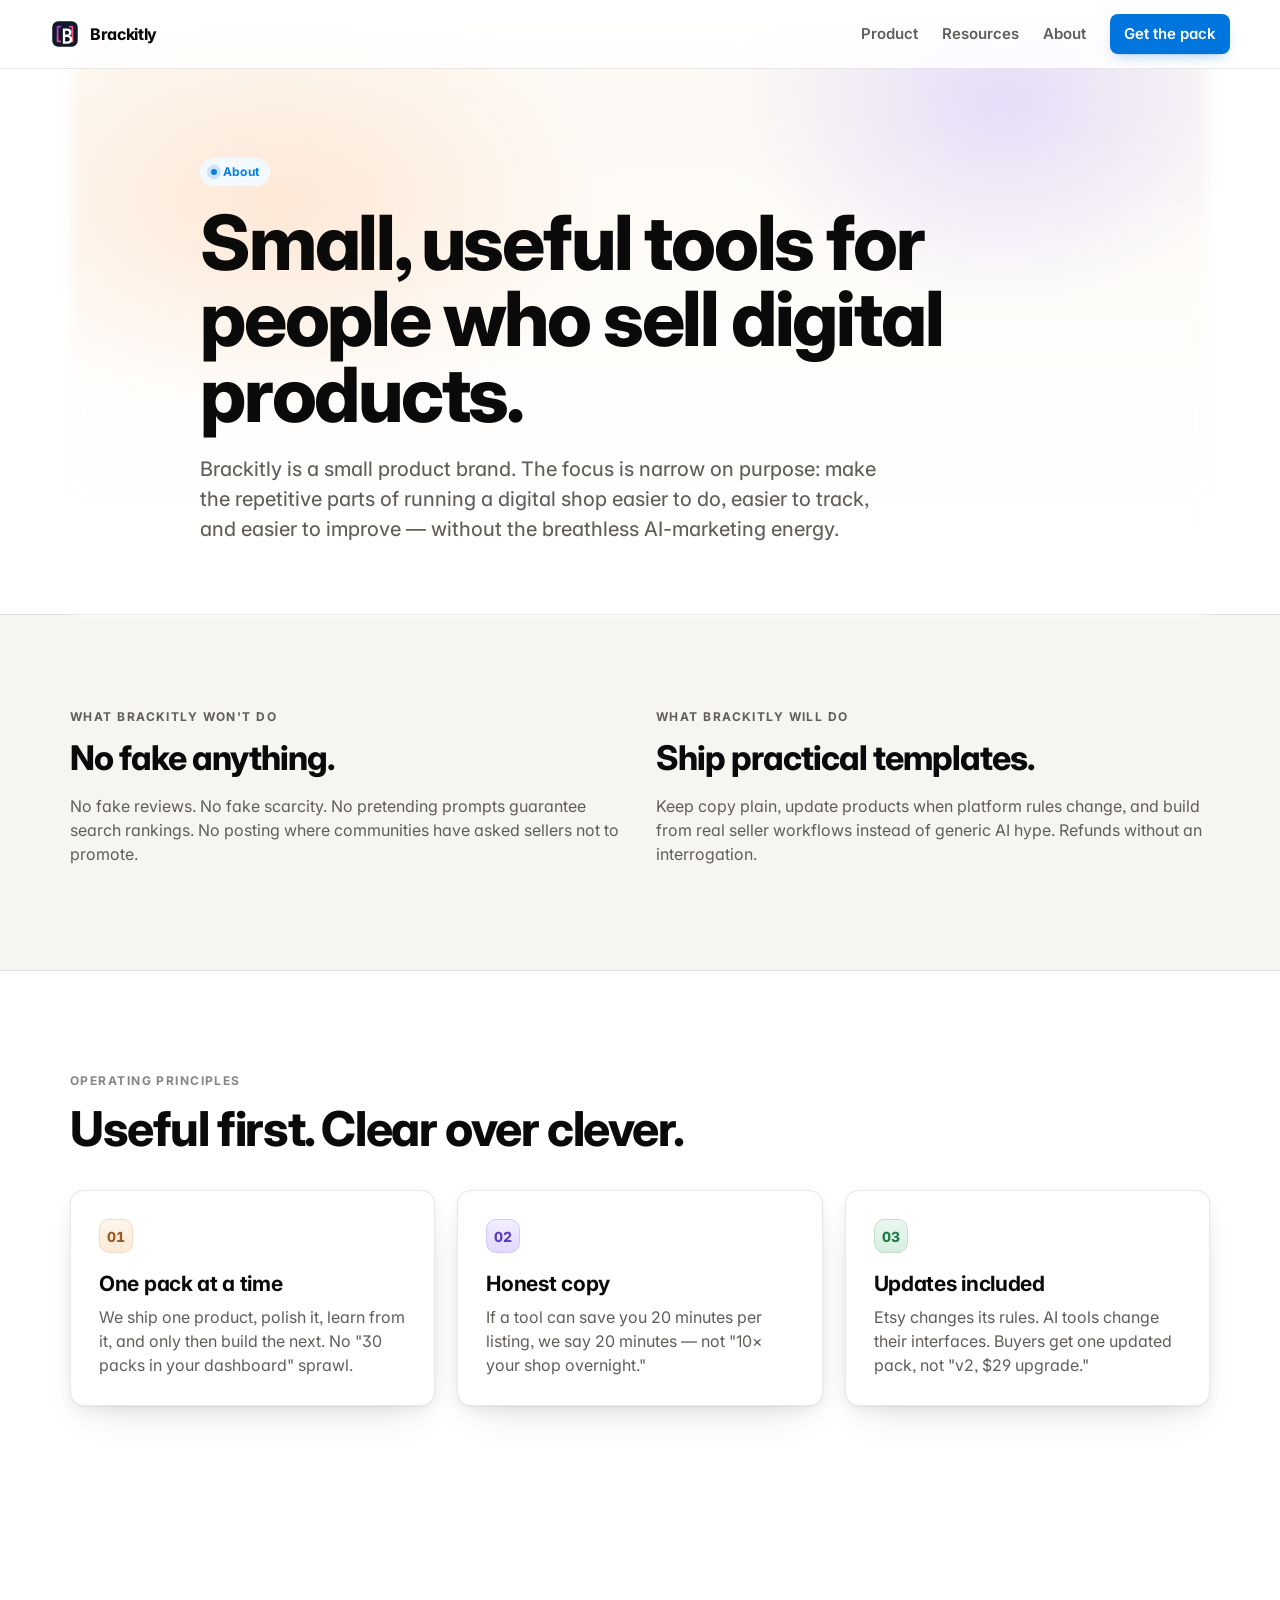
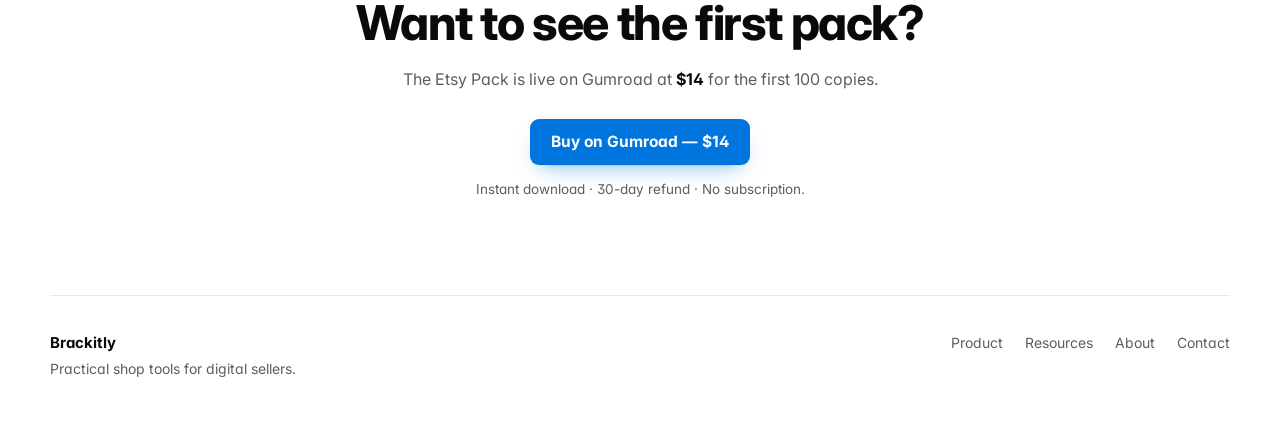
==== commit 5783ccc4: "Fix full-width header, mobile overflow, and overlapping hero decor Sticky header was constrained to " ====
--- a/about.html
+++ b/about.html
@@ -13,13 +13,15 @@
 </head>
 <body>
   <header class="site-header">
-    <a class="brand" href="index.html"><img src="assets/brackitly-logo.svg" alt=""><span>Brackitly</span></a>
-    <nav>
-      <a href="product.html">Product</a>
-      <a href="resources.html">Resources</a>
-      <a href="about.html">About</a>
-      <a class="nav-cta" href="https://brackitly.gumroad.com/l/etsy-pack">Get the pack</a>
-    </nav>
+    <div class="site-header-inner">
+      <a class="brand" href="index.html"><img src="assets/brackitly-logo.svg" alt=""><span>Brackitly</span></a>
+      <nav>
+        <a href="product.html">Product</a>
+        <a href="resources.html">Resources</a>
+        <a href="about.html">About</a>
+        <a class="nav-cta" href="https://brackitly.gumroad.com/l/etsy-pack">Get the pack</a>
+      </nav>
+    </div>
   </header>
 
   <main>
--- a/styles.css
+++ b/styles.css
@@ -25,7 +25,7 @@
 }
 
 *{box-sizing:border-box}
-html{scroll-behavior:smooth}
+html{scroll-behavior:smooth;overflow-x:clip}
 body{
   margin:0;
   background:var(--paper);
@@ -35,6 +35,7 @@
   line-height:1.5;
   -webkit-font-smoothing:antialiased;
   text-rendering:optimizeLegibility;
+  overflow-x:clip;
 }
 a{color:inherit}
 img{max-width:100%;display:block}
@@ -43,12 +44,15 @@
 .container{width:min(1140px,calc(100% - 40px));margin:0 auto}
 .site-header{
   position:sticky;top:0;z-index:50;
-  height:68px;display:flex;align-items:center;justify-content:space-between;
-  width:min(1180px,calc(100% - 40px));margin:0 auto;
+  width:100%;
   background:rgba(255,255,255,.85);
   backdrop-filter:saturate(180%) blur(10px);
   -webkit-backdrop-filter:saturate(180%) blur(10px);
   border-bottom:1px solid var(--line);
+}
+.site-header-inner{
+  height:68px;display:flex;align-items:center;justify-content:space-between;
+  width:min(1180px,calc(100% - 40px));margin:0 auto;
 }
 .brand{display:flex;gap:10px;align-items:center;text-decoration:none;font-weight:750;letter-spacing:-.02em;color:var(--heading)}
 .brand img{width:30px;height:30px}
@@ -128,10 +132,9 @@
 .product-card{
   background:#fff;border:1px solid var(--line);border-radius:var(--radius-lg);
   box-shadow:var(--shadow-hero);
-  padding:24px;
+  padding:26px;
   display:flex;flex-direction:column;gap:14px;
   position:relative;
-  transform:perspective(1200px) rotateY(-1.2deg) rotateX(.6deg);
 }
 .product-card .card-header{
   display:flex;align-items:center;justify-content:space-between;
@@ -343,16 +346,17 @@
   .stat-item:nth-child(1),.stat-item:nth-child(2){border-bottom:1px solid var(--line)}
 }
 @media (max-width:860px){
-  .site-header{height:auto;padding:14px 0;align-items:flex-start;flex-direction:column;gap:12px}
+  .site-header-inner{height:auto;padding:14px 0;flex-direction:column;align-items:flex-start;gap:12px}
   nav{flex-direction:row;flex-wrap:wrap;gap:14px}
   .hero,.split-section,.quote-layout,.product-layout,.values-grid,.form-layout{grid-template-columns:1fr}
   .three-grid,.article-grid,.feature-list,.how-grid{grid-template-columns:1fr}
   .hero{padding:60px 0 56px;gap:38px}
-  .product-card{transform:none}
   .buy-box{position:static}
   h1{letter-spacing:-1.2px}
   .site-footer{flex-direction:column}
   .nav-cta{display:inline-flex}
   .stats-strip .stat-item{padding:24px 18px}
   .stat-num{font-size:34px}
-}
+  .hero::before{inset:-40px -5vw -20px -5vw}
+  .page-hero.has-decor::before{inset:-30px -5vw 0 -5vw}
+}
